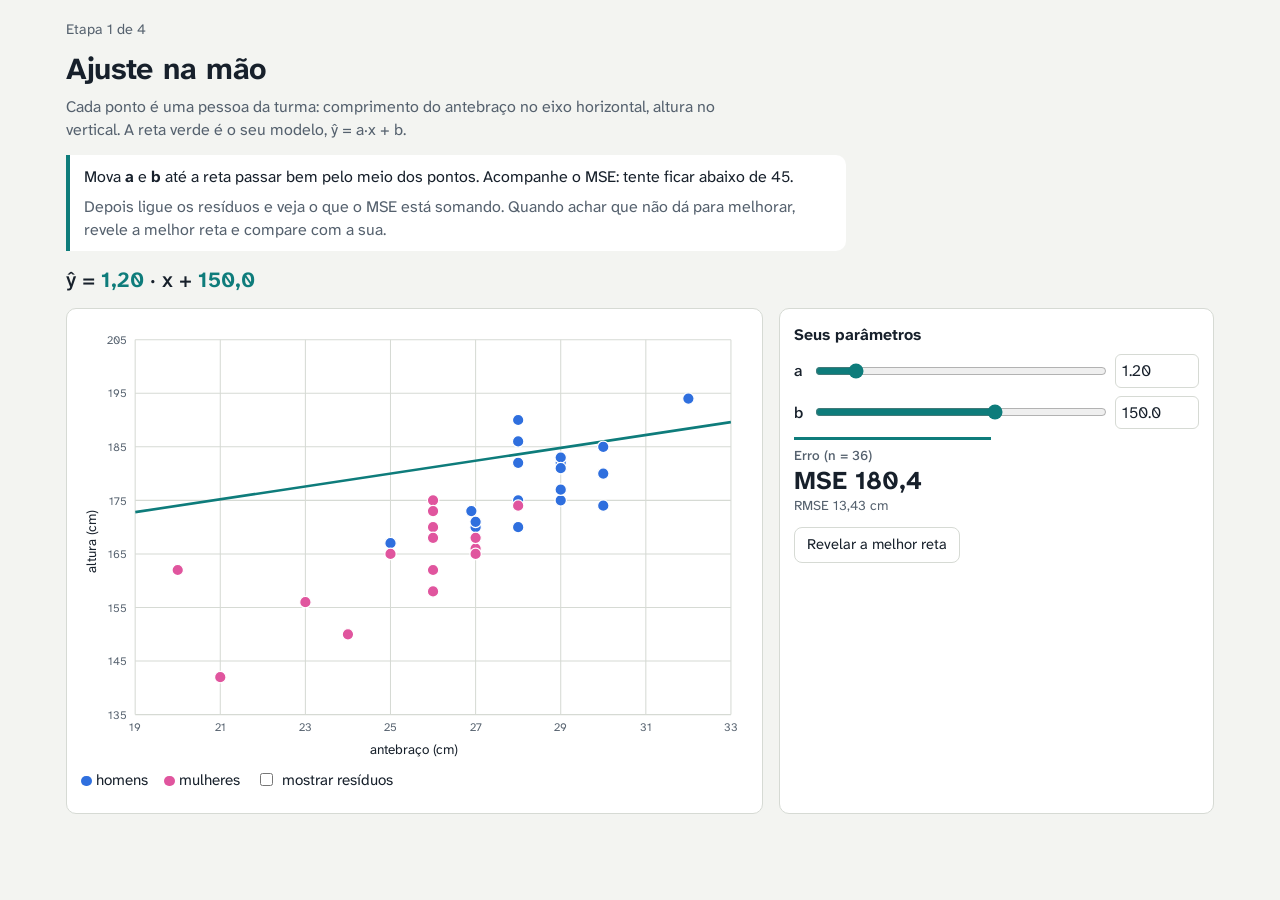
==== 1-ajuste.html @ dfce173d "Práticas de regressão linear" ====
<!DOCTYPE html>
<html lang="pt-BR">
<head>
<meta charset="utf-8">
<meta name="viewport" content="width=device-width, initial-scale=1, viewport-fit=cover">
<title>1. Ajuste na mão</title>
<link rel="preconnect" href="https://fonts.googleapis.com">
<link href="https://fonts.googleapis.com/css2?family=Atkinson+Hyperlegible+Next:wght@400;500;700&display=swap" rel="stylesheet">
<style>
:root{
  color-scheme:light;
  --bg:#f3f4f1;--panel:#ffffff;--ink:#17202b;--ink-2:#55616e;--line:#d6dad4;--grid:#e9ebe6;
  --m:#2f6fde;--f:#e0559e;--n:#9aa3ad;--you:#0e7c7b;--best:#d98c1f;--err:#c6303e;
  --heat0:#f8f1d8;--heat1:#1b1f3a;
  box-sizing:border-box;padding-top:env(safe-area-inset-top,0px);padding-bottom:env(safe-area-inset-bottom,0px);
}
@media (prefers-color-scheme:dark){:root:not([data-theme="light"]){color-scheme:dark;
  --bg:#141a21;--panel:#1d252e;--ink:#eef1f4;--ink-2:#a9b4bf;--line:#34404c;--grid:#283239;
  --m:#6d9bf2;--f:#f07bb8;--n:#6f7a86;--you:#3fd0c5;--best:#f0b04a;--err:#ff6b78;--heat0:#2a2f27;--heat1:#f4e6a8}}
:root[data-theme="dark"]{color-scheme:dark;
  --bg:#141a21;--panel:#1d252e;--ink:#eef1f4;--ink-2:#a9b4bf;--line:#34404c;--grid:#283239;
  --m:#6d9bf2;--f:#f07bb8;--n:#6f7a86;--you:#3fd0c5;--best:#f0b04a;--err:#ff6b78;--heat0:#2a2f27;--heat1:#f4e6a8}
html{scroll-padding-top:env(safe-area-inset-top,0px)}
*{box-sizing:inherit}
body{margin:0;background:var(--bg);color:var(--ink);font-family:"Atkinson Hyperlegible Next","Atkinson Hyperlegible",system-ui,-apple-system,"Segoe UI",sans-serif;font-size:16px;line-height:1.45}
.wrap{max-width:1180px;margin:0 auto;padding:20px 16px 48px}
header h1{font-size:1.9rem;font-weight:700;margin:0 0 4px;letter-spacing:-.01em}
header p{margin:0;color:var(--ink-2);max-width:70ch}
.eq{font-size:1.35rem;font-weight:500;margin:14px 0 6px}
.eq b{font-weight:700;color:var(--you)}
.chips{display:flex;flex-wrap:wrap;gap:6px;margin:14px 0 4px}
.chip{border:1px solid var(--line);background:var(--panel);color:var(--ink);border-radius:999px;padding:6px 12px;font:inherit;font-size:.92rem;cursor:pointer}
.chip[aria-pressed="true"]{background:var(--ink);color:var(--bg);border-color:var(--ink)}
.chip:focus-visible,button:focus-visible,input:focus-visible{outline:2px solid var(--you);outline-offset:2px}
.seed{display:inline-flex;align-items:center;gap:6px;color:var(--ink-2);font-size:.92rem}
.seed input{width:64px;font:inherit;padding:4px 6px;border:1px solid var(--line);border-radius:6px;background:var(--panel);color:var(--ink)}
.grid{display:grid;grid-template-columns:minmax(0,1.6fr) minmax(280px,1fr);gap:16px;margin-top:12px}
@media (max-width:820px){.grid{grid-template-columns:1fr}}
.panel{background:var(--panel);border:1px solid var(--line);border-radius:10px;padding:14px}
.panel h2{font-size:1rem;font-weight:700;margin:0 0 8px}
svg{display:block;width:100%;height:auto}
.axis text{fill:var(--ink-2);font-size:11px}
.axis line,.axis path{stroke:var(--line)}
.gridl{stroke:var(--grid)}
.ctl{display:grid;grid-template-columns:auto 1fr auto;align-items:center;gap:8px 10px;margin:8px 0}
.ctl label{font-weight:500}
.ctl input[type=range]{width:100%;accent-color:var(--you)}
.ctl input[type=number]{width:84px;font:inherit;padding:4px 6px;border:1px solid var(--line);border-radius:6px;background:var(--panel);color:var(--ink)}
.metrics{display:grid;grid-template-columns:1fr 1fr;gap:10px;margin-top:8px}
.met{border-top:3px solid var(--you);padding:6px 0 0}
.met.test{border-top-color:var(--n)}
.met h3{font-size:.85rem;font-weight:500;color:var(--ink-2);margin:0 0 2px}
.met .big{font-size:1.6rem;font-weight:700;line-height:1.1}
.met .sm{font-size:.85rem;color:var(--ink-2)}
.row{display:flex;flex-wrap:wrap;gap:8px 16px;align-items:center;margin:8px 0;font-size:.95rem}
.row label{display:inline-flex;align-items:center;gap:6px;cursor:pointer}
.btn{font:inherit;font-size:.92rem;padding:6px 12px;border-radius:8px;border:1px solid var(--line);background:var(--panel);color:var(--ink);cursor:pointer}
.btn.primary{background:var(--you);border-color:var(--you);color:#fff}
.btn:disabled{opacity:.5;cursor:default}
.note{color:var(--ink-2);font-size:.9rem;margin:8px 0 0}
.note a{color:inherit}
.dot{display:inline-block;width:.7em;height:.7em;border-radius:50%;margin-right:.3em;vertical-align:middle}
.hollow{display:inline-block;width:.6em;height:.6em;border-radius:50%;border:2px solid var(--ink-2);margin-right:.3em;vertical-align:middle}
.heatwrap{position:relative;margin-top:6px}
.heatwrap canvas{width:100%;height:auto;display:block;border-radius:6px;cursor:crosshair}
.heatwrap svg{position:absolute;inset:0;pointer-events:none}
.warn{color:var(--err);font-weight:500}
.best{color:var(--best);font-weight:700}
.sr{position:absolute;width:1px;height:1px;overflow:hidden;clip:rect(0 0 0 0)}
@media (prefers-reduced-motion:no-preference){.trail circle{transition:none}}

.task{background:var(--panel);border-left:4px solid var(--you);border-radius:0 10px 10px 0;padding:10px 14px;margin:14px 0 4px;max-width:78ch}
.task p{margin:0}.task p+p{margin-top:6px;color:var(--ink-2)}
.steps{color:var(--ink-2);font-size:.9rem;margin-bottom:6px}
.lock .ctl input{opacity:.5}
</style>
</head>
<body>
<div class="wrap">
<header>
  <div class="steps">Etapa 1 de 4</div>
  <h1>Ajuste na mão</h1>
  <p>Cada ponto é uma pessoa da turma: comprimento do antebraço no eixo horizontal, altura no vertical. A reta verde é o seu modelo, ŷ = a·x + b.</p>
</header>
<div class="task"><p>Mova <b>a</b> e <b>b</b> até a reta passar bem pelo meio dos pontos. Acompanhe o MSE: tente ficar abaixo de 45.</p><p>Depois ligue os resíduos e veja o que o MSE está somando. Quando achar que não dá para melhorar, revele a melhor reta e compare com a sua.</p></div>
<div class="eq" id="eq"></div>

<div class="grid">
  <div class="panel">
    <svg id="sc" viewBox="0 0 640 420" role="img" aria-label="Dispersão altura por antebraço com a sua reta"></svg>
    <div class="row">
      <span><span class="dot" style="background:var(--m)"></span>homens</span>
      <span><span class="dot" style="background:var(--f)"></span>mulheres</span>
      
      <label><input type="checkbox" id="resid"> mostrar resíduos</label>
      
    </div>
    <div class="note" id="mustnote" hidden>MUST (adultos &lt; 65): homens 79,2 + 3,60·ulna; mulheres 95,6 + 2,77·ulna. <a href="https://uhra.herts.ac.uk/id/eprint/2812" target="_blank" rel="noopener">Madden, Tsikoura &amp; Stott (2012)</a>.</div>
    <div class="note" id="typonote" hidden>Uma altura de 168 virou 16,8, como acontece quando alguém digita em metros. O ponto está contornado em vermelho.</div>
  </div>
  <div class="panel">
    <h2>Seus parâmetros</h2>
    <div class="ctl">
      <label for="b">a</label><input type="range" id="b"><input type="number" id="bn" step="0.01">
      <label for="a">b</label><input type="range" id="a"><input type="number" id="an" step="0.5">
    </div>
    
    <div class="metrics">
      <div class="met"><h3 id="trn-h">Erro</h3><div class="big" id="trn-mse"></div><div class="sm" id="trn-sm"></div></div>
      
    </div>
    
    
    <div class="row" style="margin-top:12px">
      <button class="btn" id="reveal">Revelar a melhor reta</button>
      <span id="bestinfo"></span>
    </div>
    
  </div>
</div>
</div>
<script>
const F={"subsets": false, "typo": false, "must": false, "mae": false, "reveal": true, "gd": false};
const PTS=[{"s":"F","i":52,"x":27.0,"y":168.0,"t":0},{"s":"F","i":46,"x":21.0,"y":142.0,"t":0},{"s":"F","i":43,"x":26.0,"y":175.0,"t":0},{"s":"M","i":55,"x":28.0,"y":174.0,"t":1},{"s":"M","i":36,"x":28.0,"y":186.0,"t":1},{"s":"F","i":44,"x":26.0,"y":170.0,"t":1},{"s":"F","i":52,"x":24.0,"y":150.0,"t":0},{"s":"F","i":36,"x":26.0,"y":168.0,"t":0},{"s":"F","i":43,"x":27.0,"y":166.0,"t":0},{"s":"M","i":30,"x":28.0,"y":182.0,"t":0},{"s":"F","i":41,"x":26.0,"y":173.0,"t":0},{"s":"F","i":32,"x":20.0,"y":162.0,"t":1},{"s":"M","i":46,"x":28.0,"y":175.0,"t":0},{"s":"M","i":44,"x":29.0,"y":183.0,"t":1},{"s":"F","i":46,"x":28.0,"y":174.0,"t":0},{"s":"M","i":46,"x":29.0,"y":182.0,"t":1},{"s":"M","i":35,"x":27.0,"y":170.0,"t":0},{"s":"M","i":27,"x":26.9,"y":173.0,"t":1},{"s":"M","i":36,"x":25.0,"y":167.0,"t":0},{"s":"M","i":34,"x":30.0,"y":180.0,"t":0},{"s":"M","i":37,"x":27.0,"y":171.0,"t":0},{"s":"M","i":41,"x":30.0,"y":185.0,"t":1},{"s":"F","i":42,"x":25.0,"y":165.0,"t":0},{"s":"M","i":51,"x":29.0,"y":175.0,"t":1},{"s":"M","i":43,"x":30.0,"y":174.0,"t":0},{"s":"M","i":34,"x":28.0,"y":170.0,"t":0},{"s":"F","i":38,"x":26.0,"y":158.0,"t":0},{"s":"M","i":41,"x":29.0,"y":183.0,"t":0},{"s":"F","i":45,"x":27.0,"y":165.0,"t":0},{"s":"M","i":34,"x":32.0,"y":194.0,"t":1},{"s":"F","i":43,"x":23.0,"y":156.0,"t":0},{"s":"M","i":45,"x":29.0,"y":181.0,"t":0},{"s":"M","i":41,"x":28.0,"y":190.0,"t":0},{"s":"F","i":47,"x":27.0,"y":168.0,"t":0},{"s":"F","i":32,"x":26.0,"y":162.0,"t":1},{"s":"M","i":45,"x":29.0,"y":177.0,"t":0}];
const SEX={M:'var(--m)',F:'var(--f)',N:'var(--n)'};
const MUST=[{s:'M',a:79.2,b:3.60},{s:'F',a:95.6,b:2.77}];
const XMEAN=PTS.reduce((s,p)=>s+p.x,0)/PTS.length;
const S={a:(F.gd?100:150),b:(F.gd?2.8:1.2),center:false,sub:F.subsets?'M':'all',seed:1,eta:1e-3,typo:false,must:false,resid:false,reveal:false,locked:false,trail:[]};
const $=id=>document.getElementById(id);
const on=(id,ev,fn)=>{const e=$(id);if(e)e.addEventListener(ev,fn);};

function data(){ if(!S.typo) return PTS; const i=PTS.findIndex(p=>p.y===168); return PTS.map((p,k)=>k===i?{...p,y:16.8,typo:true}:p); }
function rng(seed){ let t=seed*2654435761>>>0; return ()=>{t+=0x6D2B79F5;let r=Math.imul(t^t>>>15,1|t);r^=r+Math.imul(r^r>>>7,61|r);return((r^r>>>14)>>>0)/4294967296}; }
function split(){ const D=data(); let inTrain;
  switch(S.sub){case 'M':inTrain=p=>p.s==='M';break;case 'F':inTrain=p=>p.s==='F';break;case 'ti':inTrain=p=>p.t===1;break;case 'young':inTrain=p=>p.i<=40;break;
    case 'rand':{const r=rng(S.seed);const idx=D.map((_,k)=>k).sort(()=>r()-.5).slice(0,Math.round(.7*D.length));const set=new Set(idx);inTrain=(p,k)=>set.has(k);break;}
    default:inTrain=()=>true;}
  const tr=[],te=[]; D.forEach((p,k)=>(inTrain(p,k)?tr:te).push(p)); return {tr,te,all:D}; }
const xv=p=>S.center?p.x-XMEAN:p.x;
const pred=(a,b,p)=>a+b*xv(p);
function metrics(set,a=S.a,b=S.b){ if(!set.length) return null; let se=0,ae=0; for(const p of set){const e=pred(a,b,p)-p.y;se+=e*e;ae+=Math.abs(e);} return {n:set.length,mse:se/set.length,rmse:Math.sqrt(se/set.length),mae:ae/set.length}; }
function ols(set){ const n=set.length; let sx=0,sy=0; for(const p of set){sx+=xv(p);sy+=p.y;} const mx=sx/n,my=sy/n; let sxy=0,sxx=0; for(const p of set){sxy+=(xv(p)-mx)*(p.y-my);sxx+=(xv(p)-mx)**2;} const b=sxy/sxx; return {a:my-b*mx,b}; }
function grad(set,a,b){ let ga=0,gb=0; for(const p of set){const e=pred(a,b,p)-p.y;ga+=e;gb+=e*xv(p);} return [2*ga/set.length,2*gb/set.length]; }
function ranges(){ return S.center?{a:[120,230],b:[-2,8]}:{a:[-100,300],b:[0,10]}; }
const fmt=(v,d=1)=>v.toLocaleString('pt-BR',{minimumFractionDigits:d,maximumFractionDigits:d});
function syncSliders(){ const R=ranges(); $('a').min=R.a[0];$('a').max=R.a[1];$('a').step=.5;$('b').min=R.b[0];$('b').max=R.b[1];$('b').step=.01;
  $('a').value=S.a;$('an').value=fmt(S.a,1).replace(',','.');$('b').value=S.b;$('bn').value=fmt(S.b,2).replace(',','.');
  ['a','an','b','bn'].forEach(i=>$(i).disabled=S.locked); document.body.classList.toggle('lock',S.locked); }

function drawScatter(){ const {tr,te,all}=split(); const showTest=!F.subsets||S.locked; const W=640,H=420,m={l:52,r:16,t:16,b:44};
  const xs=all.map(p=>p.x),ys=all.map(p=>p.y); const x0=Math.floor(Math.min(...xs)-1),x1=Math.ceil(Math.max(...xs)+1);
  let y0=Math.floor(Math.min(...ys)/10)*10-5,y1=Math.ceil(Math.max(...ys)/10)*10+5; if(S.typo){y0=0;}
  const sx=x=>m.l+(x-x0)/(x1-x0)*(W-m.l-m.r), sy=y=>H-m.b-(y-y0)/(y1-y0)*(H-m.t-m.b);
  const line=(a,b,col,dash,raw)=>{const f=x=>a+b*(raw?x:(S.center?x-XMEAN:x)); return '<line x1="'+sx(x0)+'" y1="'+sy(f(x0))+'" x2="'+sx(x1)+'" y2="'+sy(f(x1))+'" stroke="'+col+'" stroke-width="2.5" '+(dash?'stroke-dasharray="7 5"':'')+' />';};
  let g='<defs><clipPath id="cp"><rect x="'+m.l+'" y="'+m.t+'" width="'+(W-m.l-m.r)+'" height="'+(H-m.t-m.b)+'"/></clipPath></defs><g class="axis">';
  const xt=[];for(let x=x0;x<=x1;x+=2)xt.push(x); const yt=[];const ystep=S.typo?20:10;for(let y=y0;y<=y1;y+=ystep)yt.push(y);
  xt.forEach(x=>{g+='<line class="gridl" x1="'+sx(x)+'" x2="'+sx(x)+'" y1="'+m.t+'" y2="'+(H-m.b)+'"/><text x="'+sx(x)+'" y="'+(H-m.b+16)+'" text-anchor="middle">'+x+'</text>';});
  yt.forEach(y=>{g+='<line class="gridl" x1="'+m.l+'" x2="'+(W-m.r)+'" y1="'+sy(y)+'" y2="'+sy(y)+'"/><text x="'+(m.l-8)+'" y="'+(sy(y)+4)+'" text-anchor="end">'+y+'</text>';});
  g+='<text x="'+(W/2)+'" y="'+(H-6)+'" text-anchor="middle" style="font-size:13px;fill:var(--ink)">antebraço (cm)</text>';
  g+='<text transform="translate(14,'+(H/2)+') rotate(-90)" text-anchor="middle" style="font-size:13px;fill:var(--ink)">altura (cm)</text></g><g clip-path="url(#cp)">';
  const rs=S.resid?(showTest?tr.concat(te):tr):[];
  rs.forEach(p=>{g+='<line x1="'+sx(p.x)+'" x2="'+sx(p.x)+'" y1="'+sy(p.y)+'" y2="'+sy(pred(S.a,S.b,p))+'" stroke="var(--err)" stroke-width="1.2" opacity=".55"/>';});
  if(S.must) MUST.forEach(e=>{g+=line(e.a,e.b,SEX[e.s],true,true);});
  if(S.reveal){const o=ols(tr); g+=line(o.a,o.b,'var(--best)',false,false);}
  g+=line(S.a,S.b,'var(--you)',false,false);
  if(showTest) te.forEach(p=>{g+='<circle cx="'+sx(p.x)+'" cy="'+sy(p.y)+'" r="5" fill="none" stroke="'+SEX[p.s]+'" stroke-width="1.6" opacity=".7"/>';});
  tr.forEach(p=>{g+='<circle cx="'+sx(p.x)+'" cy="'+sy(p.y)+'" r="5.5" fill="'+SEX[p.s]+'" '+(p.typo?'stroke="var(--err)" stroke-width="2.5"':'stroke="var(--panel)" stroke-width="1.2"')+'><title>antebraço '+fmt(p.x)+' cm, altura '+fmt(p.y)+' cm</title></circle>';});
  g+='</g>'; $('sc').innerHTML=g; }

function drawMetrics(){ const {tr,te}=split(); const mt=metrics(tr),me=metrics(te);
  $('trn-h').textContent=(F.subsets?'Treino':'Erro')+' (n = '+tr.length+')'; $('trn-mse').textContent='MSE '+fmt(mt.mse,1);
  $('trn-sm').textContent='RMSE '+fmt(mt.rmse,2)+' cm'+(F.mae?' · MAE '+fmt(mt.mae,2)+' cm':'');
  if(F.subsets){ $('tstbox').hidden=!S.locked; $('legtest').hidden=!S.locked; if(me){$('tst-h').textContent='Fora do treino (n = '+te.length+')';$('tst-mse').textContent='MSE '+fmt(me.mse,1);$('tst-sm').textContent='RMSE '+fmt(me.rmse,2)+' cm'+(F.mae?' · MAE '+fmt(me.mae,2)+' cm':'');} }
  const xl=S.center?'(x − '+fmt(XMEAN,1)+')':'x';
  $('eq').innerHTML='ŷ = <b>'+fmt(S.b,2)+'</b> · '+xl+' + <b>'+fmt(S.a,1)+'</b>';
  if(F.reveal){ if(S.reveal){const o=ols(tr),mo=metrics(tr,o.a,o.b);$('bestinfo').innerHTML='<span class="best">a = '+fmt(o.b,2)+', b = '+fmt(o.a,1)+'</span>, MSE '+fmt(mo.mse,1)+(F.mae?', MAE '+fmt(mo.mae,2):'')+(F.subsets&&me?' · fora do treino MSE '+fmt(metrics(te,o.a,o.b).mse,1):'');} else $('bestinfo').textContent=''; } }

let heatCache=null;
function hex(s){s=s.trim().replace('#','');return [0,2,4].map(i=>parseInt(s.substr(i,2),16));}
function drawHeat(force){ if(!F.gd) return; const {tr}=split(); const R=ranges(); const cv=$('heat'),W=cv.width,H=cv.height,ctx=cv.getContext('2d');
  const key=S.sub+S.seed+S.center+S.typo+matchMedia('(prefers-color-scheme:dark)').matches;
  if(force||heatCache!==key){ heatCache=key; const img=ctx.createImageData(W,H); const vals=new Float32Array(W*H); let lo=Infinity,hi=-Infinity;
    for(let j=0;j<H;j++)for(let i=0;i<W;i++){const a=R.a[0]+(i/(W-1))*(R.a[1]-R.a[0]);const b=R.b[1]-(j/(H-1))*(R.b[1]-R.b[0]);const v=Math.log(metrics(tr,a,b).mse);vals[j*W+i]=v;if(v<lo)lo=v;if(v>hi)hi=v;}
    const cs=getComputedStyle(document.documentElement); const c0=hex(cs.getPropertyValue('--heat0')),c1=hex(cs.getPropertyValue('--heat1'));
    for(let k=0;k<W*H;k++){const t=1-(vals[k]-lo)/(hi-lo);const q=Math.pow(t,2.2);img.data[4*k]=c0[0]+(c1[0]-c0[0])*q;img.data[4*k+1]=c0[1]+(c1[1]-c0[1])*q;img.data[4*k+2]=c0[2]+(c1[2]-c0[2])*q;img.data[4*k+3]=255;}
    ctx.putImageData(img,0,0); }
  const px=a=>(a-R.a[0])/(R.a[1]-R.a[0])*W, py=b=>(R.b[1]-b)/(R.b[1]-R.b[0])*H;
  let g='<g>'; S.trail.forEach((t,k)=>{ if(k>0){const u=S.trail[k-1];g+='<line x1="'+px(u[0])+'" y1="'+py(u[1])+'" x2="'+px(t[0])+'" y2="'+py(t[1])+'" stroke="var(--you)" stroke-width="1.5" opacity=".8"/>';} g+='<circle cx="'+px(t[0])+'" cy="'+py(t[1])+'" r="2.5" fill="var(--you)"/>'; }); g+='</g>';
  if(S.reveal){const o=ols(tr);g+='<circle cx="'+px(o.a)+'" cy="'+py(o.b)+'" r="6" fill="none" stroke="var(--best)" stroke-width="2.5"/>';}
  g+='<circle cx="'+px(S.a)+'" cy="'+py(S.b)+'" r="6" fill="var(--you)" stroke="#fff" stroke-width="2"/>';
  g+='<text x="6" y="14" style="font-size:11px;fill:var(--ink-2)">a = '+fmt(R.b[1],0)+'</text><text x="6" y="'+(H-6)+'" style="font-size:11px;fill:var(--ink-2)">a = '+fmt(R.b[0],0)+'</text>';
  g+='<text x="'+(W-6)+'" y="'+(H-6)+'" text-anchor="end" style="font-size:11px;fill:var(--ink-2)">b = '+fmt(R.a[1],0)+'</text><text x="'+(W/2)+'" y="'+(H-6)+'" text-anchor="middle" style="font-size:11px;fill:var(--ink-2)">b →</text>';
  $('heatsvg').innerHTML=g; }
function render(force){ syncSliders(); drawScatter(); drawMetrics(); drawHeat(force); }

function gdSteps(n){ const {tr}=split(); const R=ranges(); if(!S.trail.length)S.trail.push([S.a,S.b]); let div=false;
  for(let k=0;k<n;k++){const [ga,gb]=grad(tr,S.a,S.b); S.a-=S.eta*ga; S.b-=S.eta*gb; S.trail.push([S.a,S.b]); if(!isFinite(S.a)||Math.abs(S.a)>1e6||Math.abs(S.b)>1e5){div=true;break;} }
  if(div){S.a=Math.min(Math.max(S.a,R.a[0]),R.a[1]);S.b=Math.min(Math.max(S.b,R.b[0]),R.b[1]);$('gdmsg').innerHTML='<span class="warn">divergiu: η grande demais para esta escala de x</span>';}
  else{const [ga,gb]=grad(tr,S.a,S.b);$('gdmsg').textContent='gradiente (∂a = '+fmt(gb,2)+', ∂b = '+fmt(ga,2)+')';}
  if(S.trail.length>400)S.trail=S.trail.slice(-400); render(); }

on('chips','click',e=>{const c=e.target.closest('.chip');if(!c)return;S.sub=c.dataset.sub;document.querySelectorAll('.chip').forEach(x=>x.setAttribute('aria-pressed',x===c));S.trail=[];S.reveal=false;S.locked=false;unlockUI();render();});
on('seed','input',e=>{S.seed=+e.target.value||1;if(S.sub==='rand'){S.locked=false;unlockUI();render();}});
on('a','input',e=>{S.a=+e.target.value;S.trail=[];render();});
on('b','input',e=>{S.b=+e.target.value;S.trail=[];render();});
on('an','change',e=>{S.a=+e.target.value;S.trail=[];render();});
on('bn','change',e=>{S.b=+e.target.value;S.trail=[];render();});
on('center','change',e=>{ S.a=e.target.checked?S.a+S.b*XMEAN:S.a-S.b*XMEAN; S.center=e.target.checked; S.trail=[]; $('gdmsg').textContent=''; render(true); });
on('resid','change',e=>{S.resid=e.target.checked;drawScatter();});
on('must','change',e=>{S.must=e.target.checked;$('mustnote').hidden=!S.must;drawScatter();});
on('typo','change',e=>{S.typo=e.target.checked;$('typonote').hidden=!S.typo;S.reveal=false;if($('reveal'))$('reveal').textContent='Revelar a melhor reta';render(true);});
on('reveal','click',()=>{S.reveal=!S.reveal;$('reveal').textContent=S.reveal?'Esconder a melhor reta':'Revelar a melhor reta';render();});
function unlockUI(){ if(!F.subsets) return; $('lock').hidden=S.locked; $('unlock').hidden=!S.locked; if(F.must){$('mustlab').hidden=!S.locked; if(!S.locked){S.must=false;$('must').checked=false;$('mustnote').hidden=true;}} }
on('lock','click',()=>{S.locked=true;unlockUI();render();});
on('unlock','click',()=>{S.locked=false;S.reveal=false;unlockUI();render();});
on('eta','input',e=>{S.eta=Math.pow(10,+e.target.value);$('etav').textContent='η = '+S.eta.toExponential(1).replace('e','·10^');});
on('step1','click',()=>gdSteps(1));
on('step20','click',()=>gdSteps(20));
on('clear','click',()=>{S.trail=[];$('gdmsg').textContent='';drawHeat();});
on('heat','click',e=>{const r=e.target.getBoundingClientRect();const R=ranges();const fx=(e.clientX-r.left)/r.width,fy=(e.clientY-r.top)/r.height;S.a=R.a[0]+fx*(R.a[1]-R.a[0]);S.b=R.b[1]-fy*(R.b[1]-R.b[0]);S.trail=[];render();});
matchMedia('(prefers-color-scheme:dark)').addEventListener('change',()=>render(true));
if($('etav'))$('etav').textContent='η = 1.0·10^-3';
render(true);
</script>
</body>
</html>
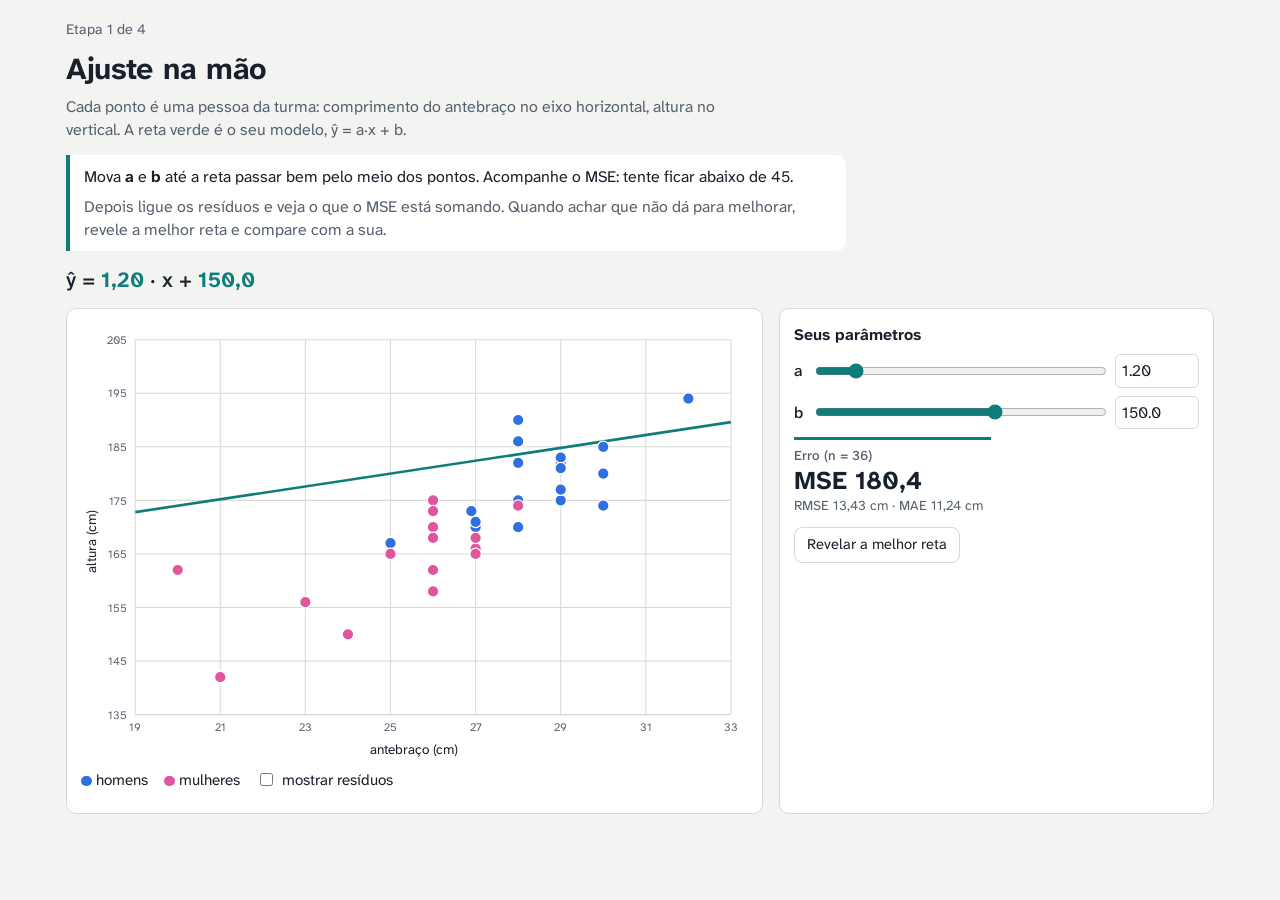
==== commit db75fe37: "passa a mostrar também o mae" ====
--- a/1-ajuste.html
+++ b/1-ajuste.html
@@ -120,7 +120,7 @@
 </div>
 </div>
 <script>
-const F={"subsets": false, "typo": false, "must": false, "mae": false, "reveal": true, "gd": false};
+const F={"subsets": false, "typo": false, "must": false, "mae": true, "reveal": true, "gd": false};
 const PTS=[{"s":"F","i":52,"x":27.0,"y":168.0,"t":0},{"s":"F","i":46,"x":21.0,"y":142.0,"t":0},{"s":"F","i":43,"x":26.0,"y":175.0,"t":0},{"s":"M","i":55,"x":28.0,"y":174.0,"t":1},{"s":"M","i":36,"x":28.0,"y":186.0,"t":1},{"s":"F","i":44,"x":26.0,"y":170.0,"t":1},{"s":"F","i":52,"x":24.0,"y":150.0,"t":0},{"s":"F","i":36,"x":26.0,"y":168.0,"t":0},{"s":"F","i":43,"x":27.0,"y":166.0,"t":0},{"s":"M","i":30,"x":28.0,"y":182.0,"t":0},{"s":"F","i":41,"x":26.0,"y":173.0,"t":0},{"s":"F","i":32,"x":20.0,"y":162.0,"t":1},{"s":"M","i":46,"x":28.0,"y":175.0,"t":0},{"s":"M","i":44,"x":29.0,"y":183.0,"t":1},{"s":"F","i":46,"x":28.0,"y":174.0,"t":0},{"s":"M","i":46,"x":29.0,"y":182.0,"t":1},{"s":"M","i":35,"x":27.0,"y":170.0,"t":0},{"s":"M","i":27,"x":26.9,"y":173.0,"t":1},{"s":"M","i":36,"x":25.0,"y":167.0,"t":0},{"s":"M","i":34,"x":30.0,"y":180.0,"t":0},{"s":"M","i":37,"x":27.0,"y":171.0,"t":0},{"s":"M","i":41,"x":30.0,"y":185.0,"t":1},{"s":"F","i":42,"x":25.0,"y":165.0,"t":0},{"s":"M","i":51,"x":29.0,"y":175.0,"t":1},{"s":"M","i":43,"x":30.0,"y":174.0,"t":0},{"s":"M","i":34,"x":28.0,"y":170.0,"t":0},{"s":"F","i":38,"x":26.0,"y":158.0,"t":0},{"s":"M","i":41,"x":29.0,"y":183.0,"t":0},{"s":"F","i":45,"x":27.0,"y":165.0,"t":0},{"s":"M","i":34,"x":32.0,"y":194.0,"t":1},{"s":"F","i":43,"x":23.0,"y":156.0,"t":0},{"s":"M","i":45,"x":29.0,"y":181.0,"t":0},{"s":"M","i":41,"x":28.0,"y":190.0,"t":0},{"s":"F","i":47,"x":27.0,"y":168.0,"t":0},{"s":"F","i":32,"x":26.0,"y":162.0,"t":1},{"s":"M","i":45,"x":29.0,"y":177.0,"t":0}];
 const SEX={M:'var(--m)',F:'var(--f)',N:'var(--n)'};
 const MUST=[{s:'M',a:79.2,b:3.60},{s:'F',a:95.6,b:2.77}];
@@ -173,7 +173,7 @@
   if(F.subsets){ $('tstbox').hidden=!S.locked; $('legtest').hidden=!S.locked; if(me){$('tst-h').textContent='Fora do treino (n = '+te.length+')';$('tst-mse').textContent='MSE '+fmt(me.mse,1);$('tst-sm').textContent='RMSE '+fmt(me.rmse,2)+' cm'+(F.mae?' · MAE '+fmt(me.mae,2)+' cm':'');} }
   const xl=S.center?'(x − '+fmt(XMEAN,1)+')':'x';
   $('eq').innerHTML='ŷ = <b>'+fmt(S.b,2)+'</b> · '+xl+' + <b>'+fmt(S.a,1)+'</b>';
-  if(F.reveal){ if(S.reveal){const o=ols(tr),mo=metrics(tr,o.a,o.b);$('bestinfo').innerHTML='<span class="best">a = '+fmt(o.b,2)+', b = '+fmt(o.a,1)+'</span>, MSE '+fmt(mo.mse,1)+(F.mae?', MAE '+fmt(mo.mae,2):'')+(F.subsets&&me?' · fora do treino MSE '+fmt(metrics(te,o.a,o.b).mse,1):'');} else $('bestinfo').textContent=''; } }
+  if(F.reveal){ if(S.reveal){const o=ols(tr),mo=metrics(tr,o.a,o.b);$('bestinfo').innerHTML='<span class="best">a = '+fmt(o.b,2)+', b = '+fmt(o.a,1)+'</span>, MSE '+fmt(mo.mse,1)+(F.mae?', MAE '+fmt(mo.mae,2):'')+(F.subsets&&me?' · fora do treino MSE '+fmt(metrics(te,o.a,o.b).mse,1)+', MAE '+fmt(metrics(te,o.a,o.b).mae,2):'');} else $('bestinfo').textContent=''; } }
 
 let heatCache=null;
 function hex(s){s=s.trim().replace('#','');return [0,2,4].map(i=>parseInt(s.substr(i,2),16));}
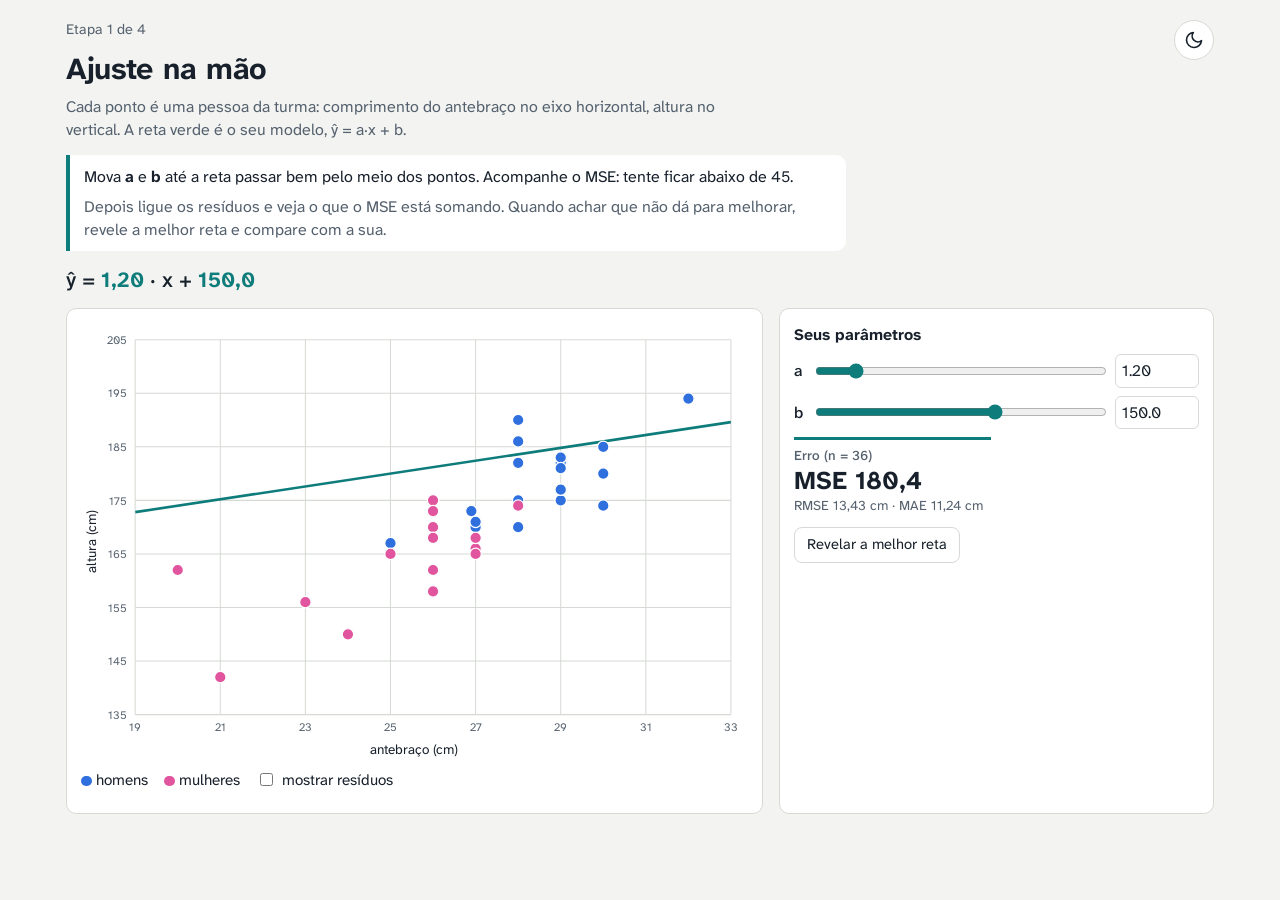
==== commit 4c5b9c7e: "dark light" ====
--- a/1-ajuste.html
+++ b/1-ajuste.html
@@ -73,10 +73,21 @@
 .task p{margin:0}.task p+p{margin-top:6px;color:var(--ink-2)}
 .steps{color:var(--ink-2);font-size:.9rem;margin-bottom:6px}
 .lock .ctl input{opacity:.5}
+.wrap{position:relative}
+header{padding-right:56px}
+.theme{position:absolute;top:20px;right:16px;width:40px;height:40px;display:inline-flex;align-items:center;justify-content:center;border:1px solid var(--line);border-radius:999px;background:var(--panel);color:var(--ink);cursor:pointer;padding:0}
+.theme:hover{border-color:var(--you)}
+.theme svg{width:20px;height:20px;fill:none;stroke:currentColor;stroke-width:2;stroke-linecap:round;stroke-linejoin:round}
+.theme .sun{display:none}
+@media (prefers-color-scheme:dark){:root:not([data-theme="light"]) .theme .sun{display:block}:root:not([data-theme="light"]) .theme .moon{display:none}}
+:root[data-theme="dark"] .theme .sun{display:block}
+:root[data-theme="dark"] .theme .moon{display:none}
 </style>
+<script>try{var t=localStorage.getItem('theme');if(t==='light'||t==='dark')document.documentElement.dataset.theme=t}catch(e){}</script>
 </head>
 <body>
 <div class="wrap">
+<button class="theme" id="theme" type="button" aria-label="Alternar modo claro e escuro" title="Modo claro / escuro"><svg class="moon" viewBox="0 0 24 24" aria-hidden="true"><path d="M21 12.8A9 9 0 1 1 11.2 3a7 7 0 0 0 9.8 9.8z"/></svg><svg class="sun" viewBox="0 0 24 24" aria-hidden="true"><circle cx="12" cy="12" r="4"/><path d="M12 2v2M12 20v2M4.9 4.9l1.4 1.4M17.7 17.7l1.4 1.4M2 12h2M20 12h2M4.9 19.1l1.4-1.4M17.7 6.3l1.4-1.4"/></svg></button>
 <header>
   <div class="steps">Etapa 1 de 4</div>
   <h1>Ajuste na mão</h1>
@@ -178,7 +189,7 @@
 let heatCache=null;
 function hex(s){s=s.trim().replace('#','');return [0,2,4].map(i=>parseInt(s.substr(i,2),16));}
 function drawHeat(force){ if(!F.gd) return; const {tr}=split(); const R=ranges(); const cv=$('heat'),W=cv.width,H=cv.height,ctx=cv.getContext('2d');
-  const key=S.sub+S.seed+S.center+S.typo+matchMedia('(prefers-color-scheme:dark)').matches;
+  const key=S.sub+S.seed+S.center+S.typo+matchMedia('(prefers-color-scheme:dark)').matches+(document.documentElement.dataset.theme||'');
   if(force||heatCache!==key){ heatCache=key; const img=ctx.createImageData(W,H); const vals=new Float32Array(W*H); let lo=Infinity,hi=-Infinity;
     for(let j=0;j<H;j++)for(let i=0;i<W;i++){const a=R.a[0]+(i/(W-1))*(R.a[1]-R.a[0]);const b=R.b[1]-(j/(H-1))*(R.b[1]-R.b[0]);const v=Math.log(metrics(tr,a,b).mse);vals[j*W+i]=v;if(v<lo)lo=v;if(v>hi)hi=v;}
     const cs=getComputedStyle(document.documentElement); const c0=hex(cs.getPropertyValue('--heat0')),c1=hex(cs.getPropertyValue('--heat1'));
@@ -222,5 +233,12 @@
 if($('etav'))$('etav').textContent='η = 1.0·10^-3';
 render(true);
 </script>
+<script>
+(function(){const b=document.getElementById('theme');if(!b)return;
+const dark=()=>{const t=document.documentElement.dataset.theme;return t?t==='dark':matchMedia('(prefers-color-scheme:dark)').matches;};
+b.addEventListener('click',()=>{const next=dark()?'light':'dark';document.documentElement.dataset.theme=next;
+  try{localStorage.setItem('theme',next)}catch(e){}
+  if(typeof render==='function')render(true);});})();
+</script>
 </body>
 </html>
